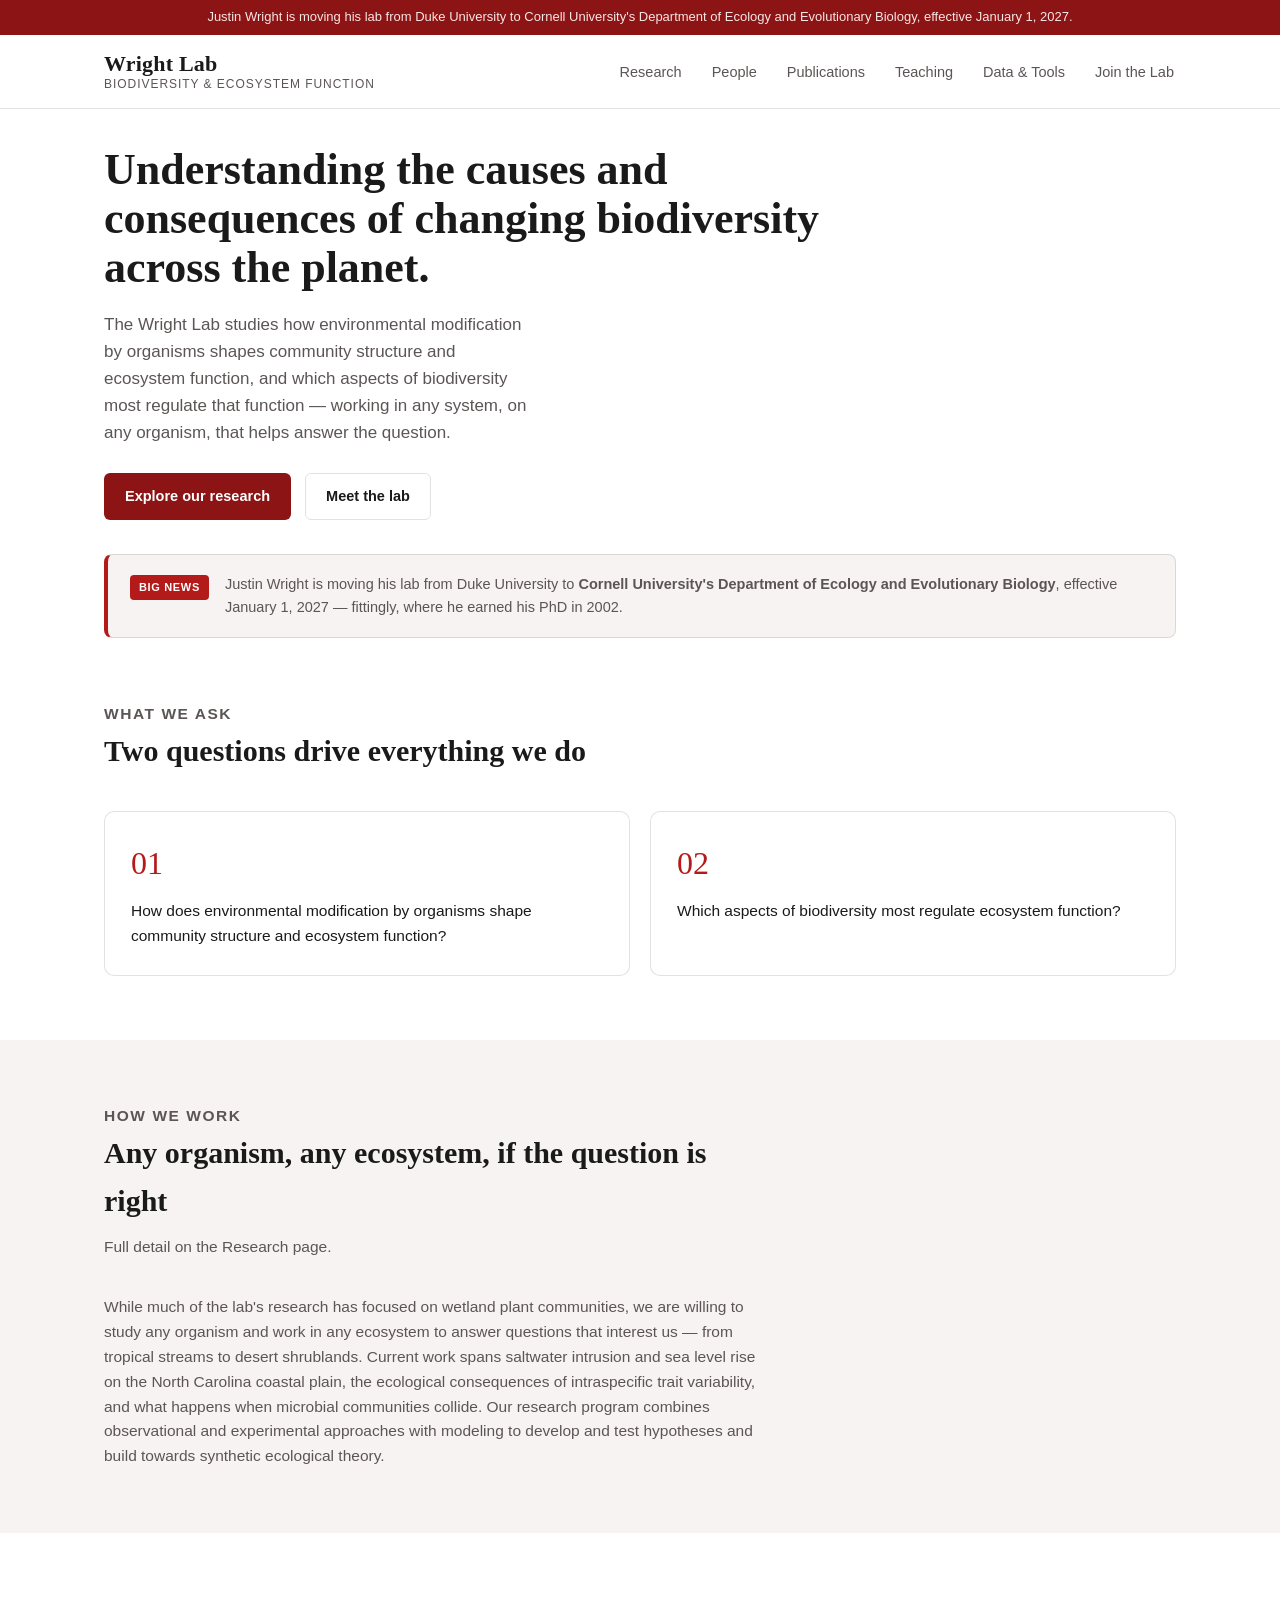
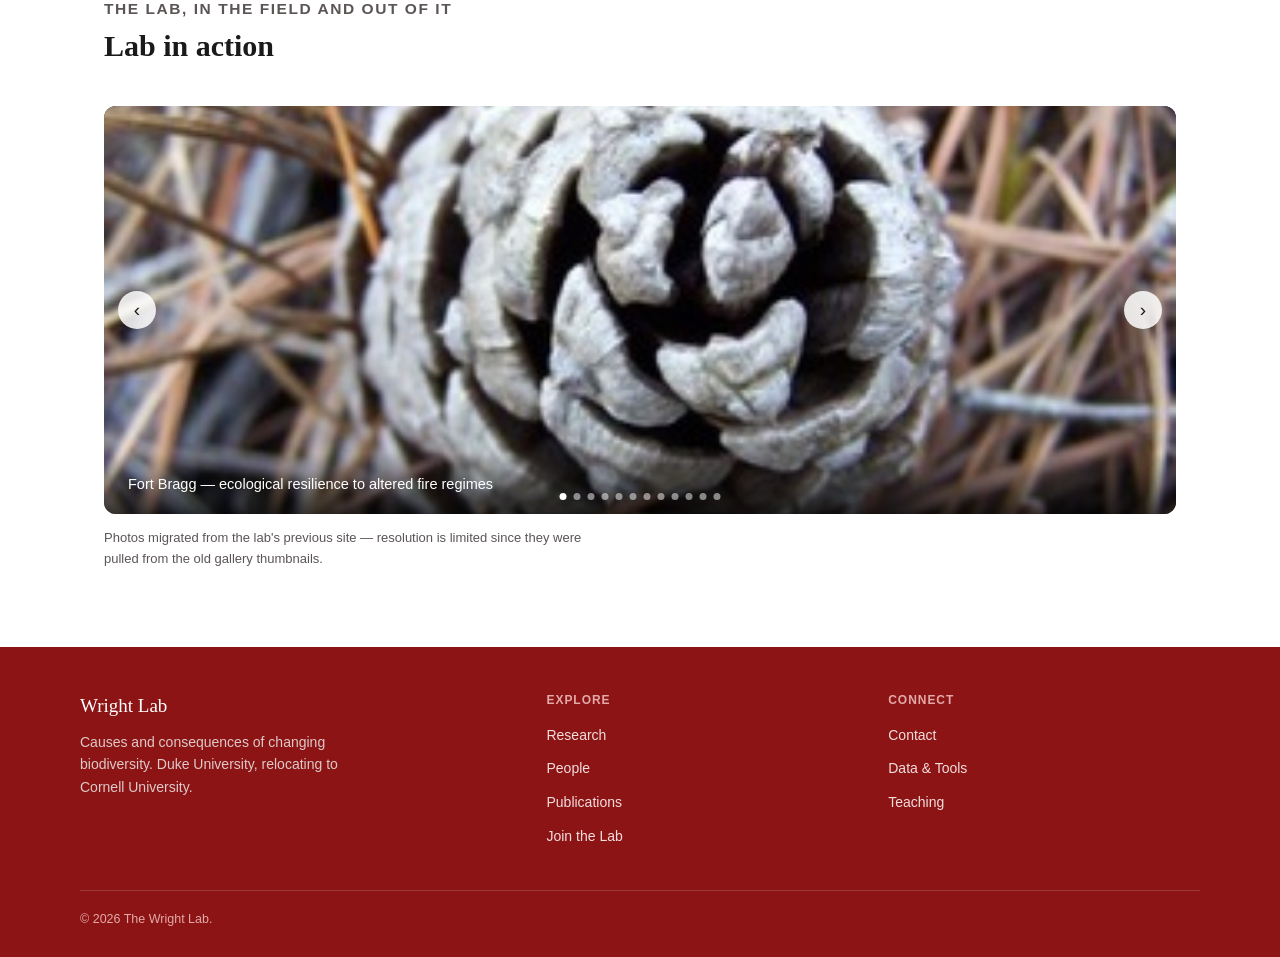
==== index.html @ 503bb29b "Initial Wright Lab site, migrated from Weebly Static site mirroring the Bernhardt Lab pattern: share" ====
<!DOCTYPE html>
<html lang="en">
<head>
<meta charset="UTF-8">
<meta name="viewport" content="width=device-width, initial-scale=1.0">
<title>The Wright Lab</title>
<link rel="stylesheet" href="theme.css">
</head>
<body>


<div class="utility">
  Justin Wright is moving his lab from Duke University to Cornell University's Department of Ecology and Evolutionary Biology, effective January 1, 2027.
</div>

<header class="site">
  <div class="nav-wrap">
    <div class="brand">
      <div class="text">
        <div class="name">Wright Lab</div>
        <div class="sub">Biodiversity &amp; Ecosystem Function</div>
      </div>
    </div>
    <nav class="primary">
      <ul>
        <li><a href="research.html">Research</a></li>
        <li><a href="people.html">People</a></li>
        <li><a href="publications.html">Publications</a></li>
        <li><a href="teaching.html">Teaching</a></li>
        <li><a href="data-tools.html">Data &amp; Tools</a></li>
        <li><a href="join-the-lab.html">Join the Lab</a></li>
      </ul>
    </nav>
  </div>
</header>

<div class="hero">
  <div class="hero-single">
    <h1>Understanding the causes and consequences of changing biodiversity across the planet.</h1>
    <p class="lede">The Wright Lab studies how environmental modification by organisms shapes community structure and ecosystem function, and which aspects of biodiversity most regulate that function — working in any system, on any organism, that helps answer the question.</p>
    <div class="hero-actions">
      <a href="research.html" class="btn btn-primary">Explore our research</a>
      <a href="people.html" class="btn btn-ghost">Meet the lab</a>
    </div>
  </div>
</div>

<div class="banner">
  <div class="banner-inner">
    <span class="tag">Big news</span>
    <p>Justin Wright is moving his lab from Duke University to <strong>Cornell University's Department of Ecology and Evolutionary Biology</strong>, effective January 1, 2027 — fittingly, where he earned his PhD in 2002.</p>
  </div>
</div>

<section>
  <div class="section-head">
    <p class="kicker">What we ask</p>
    <h2>Two questions drive everything we do</h2>
  </div>
  <div class="questions">
    <div class="q-card">
      <p class="num">01</p>
      <p>How does environmental modification by organisms shape community structure and ecosystem function?</p>
    </div>
    <div class="q-card">
      <p class="num">02</p>
      <p>Which aspects of biodiversity most regulate ecosystem function?</p>
    </div>
  </div>
</section>

<section class="alt">
  <div class="inner">
    <div class="section-head">
      <p class="kicker">How we work</p>
      <h2>Any organism, any ecosystem, if the question is right</h2>
      <p>Full detail on the Research page.</p>
    </div>
    <p style="max-width:78ch; color:var(--ink-soft); font-size:15.5px; margin:0;">While much of the lab's research has focused on wetland plant communities, we are willing to study any organism and work in any ecosystem to answer questions that interest us — from tropical streams to desert shrublands. Current work spans saltwater intrusion and sea level rise on the North Carolina coastal plain, the ecological consequences of intraspecific trait variability, and what happens when microbial communities collide. Our research program combines observational and experimental approaches with modeling to develop and test hypotheses and build towards synthetic ecological theory.</p>
  </div>
</section>

<section>
  <div class="section-head">
    <p class="kicker">The lab, in the field and out of it</p>
    <h2>Lab in action</h2>
  </div>
  <div class="slideshow" id="labSlideshow">
    <div class="slide" style="background-image:url('images/lab-in-action/ft-bragg-fire-regime.jpg')"><div class="slide-cap">Fort Bragg — ecological resilience to altered fire regimes</div></div>
    <div class="slide" style="background-image:url('images/lab-in-action/amanda-koltz.jpg')"><div class="slide-cap">Amanda Koltz's wetland nano-cosms</div></div>
    <div class="slide" style="background-image:url('images/lab-in-action/wetland-nanocosms.jpg')"><div class="slide-cap">Drought × N deposition experiment</div></div>
    <div class="slide" style="background-image:url('images/lab-in-action/glacier-national-park.jpg')"><div class="slide-cap">Field trips for Justin's alpine ecology summer course, Flathead Lake Biological Station</div></div>
    <div class="slide" style="background-image:url('images/lab-in-action/microstegium-vimineum.jpg')"><div class="slide-cap">Microstegium vimineum — the invasive Japanese stilt grass</div></div>
    <div class="slide" style="background-image:url('images/lab-in-action/slagnet.jpg')"><div class="slide-cap">SLaGNet — Succession across a Latitudinal Gradient Network</div></div>
    <div class="slide" style="background-image:url('images/lab-in-action/nutnet.jpg')"><div class="slide-cap">NutNet — the Nutrient Network</div></div>
    <div class="slide" style="background-image:url('images/lab-in-action/wetland-biodiversity-plots.jpg')"><div class="slide-cap">Wetland biodiversity plots — restored urban wetland, Durham, NC</div></div>
    <div class="slide" style="background-image:url('images/lab-in-action/greenhouse-experiments.jpg')"><div class="slide-cap">Greenhouse experiments</div></div>
    <div class="slide" style="background-image:url('images/lab-in-action/timberlake.jpg')"><div class="slide-cap">Timberlake — a coastal NC ag field re-flooded as a mitigation wetland</div></div>
    <div class="slide" style="background-image:url('images/lab-in-action/teaching.jpg')"><div class="slide-cap">Teaching</div></div>
    <div class="slide" style="background-image:url('images/lab-in-action/marissa-lee.jpg')"><div class="slide-cap">Marissa Lee, aka Microstegium, Part II</div></div>

    <button class="ss-arrow ss-prev" aria-label="Previous photo">&#8249;</button>
    <button class="ss-arrow ss-next" aria-label="Next photo">&#8250;</button>
    <div class="ss-dots"></div>
  </div>
  <p class="strip-cap">Photos migrated from the lab's previous site — resolution is limited since they were pulled from the old gallery thumbnails.</p>
</section>

<footer>
  <div class="foot-inner">
    <div>
      <div class="name" style="font-family:var(--serif); font-size:19px; color:#fff;">Wright Lab</div>
      <p style="margin-top:10px; max-width:38ch; color:#ddc9c9;">Causes and consequences of changing biodiversity. Duke University, relocating to Cornell University.</p>
    </div>
    <div>
      <h5>Explore</h5>
      <ul>
        <li><a href="research.html">Research</a></li>
        <li><a href="people.html">People</a></li>
        <li><a href="publications.html">Publications</a></li>
        <li><a href="join-the-lab.html">Join the Lab</a></li>
      </ul>
    </div>
    <div>
      <h5>Connect</h5>
      <ul>
        <li><a href="mailto:jw67@duke.edu">Contact</a></li>
        <li><a href="data-tools.html">Data &amp; Tools</a></li>
        <li><a href="teaching.html">Teaching</a></li>
      </ul>
    </div>
  </div>
  <div class="foot-bottom">&copy; 2026 The Wright Lab.</div>
</footer>

<script>
function initRotator(containerId, slideClass, intervalMs, opts){
  var wrap = document.getElementById(containerId);
  if(!wrap) return;
  opts = opts || {};

  if(opts.shuffle){
    var slideList = Array.prototype.slice.call(wrap.querySelectorAll('.' + slideClass));
    for(var s = slideList.length - 1; s > 0; s--){
      var j = Math.floor(Math.random() * (s + 1));
      wrap.insertBefore(slideList[j], slideList[s]);
      slideList.splice(s, 0, slideList.splice(j, 1)[0]);
    }
  }

  var slides = wrap.querySelectorAll('.' + slideClass);
  slides.forEach(function(sl){ sl.classList.remove('active'); });
  if(slides.length) slides[0].classList.add('active');

  var dotsWrap = opts.dots ? wrap.querySelector('.ss-dots') : null;
  if(dotsWrap){
    dotsWrap.innerHTML = '';
    slides.forEach(function(_, idx){
      var b = document.createElement('button');
      b.className = 'dot' + (idx === 0 ? ' active' : '');
      b.dataset.i = idx;
      b.setAttribute('aria-label', 'Slide ' + (idx + 1));
      dotsWrap.appendChild(b);
    });
  }
  var dots = dotsWrap ? wrap.querySelectorAll('.dot') : [];
  var i = 0, timer;

  function show(n){
    slides[i].classList.remove('active');
    if(dots.length) dots[i].classList.remove('active');
    i = (n + slides.length) % slides.length;
    slides[i].classList.add('active');
    if(dots.length) dots[i].classList.add('active');
  }
  function next(){ show(i + 1); }
  function prev(){ show(i - 1); }
  function start(){ timer = setInterval(next, intervalMs); }
  function stop(){ clearInterval(timer); }
  function restart(){ stop(); start(); }

  if(opts.arrows){
    var nextBtn = wrap.querySelector('.ss-next');
    var prevBtn = wrap.querySelector('.ss-prev');
    if(nextBtn) nextBtn.addEventListener('click', function(){ next(); restart(); });
    if(prevBtn) prevBtn.addEventListener('click', function(){ prev(); restart(); });
  }
  dots.forEach(function(d){
    d.addEventListener('click', function(){ show(parseInt(d.dataset.i, 10)); restart(); });
  });
  wrap.addEventListener('mouseenter', stop);
  wrap.addEventListener('mouseleave', start);

  start();
}

initRotator('labSlideshow', 'slide', 4200, { arrows:true, dots:true, shuffle:true });
</script>

</body>
</html>
---- theme.css ----
/* Wright Lab — shared design system
   Cornell red/white palette. Linked by every page in the site concept. */

:root{
  --ink:#1a1a1a;
  --ink-soft:#5c5555;
  --paper:#ffffff;
  --paper-alt:#f7f3f3;
  --moss:#b31b1b;
  --moss-dark:#8c1414;
  --river:#8c1414;
  --clay:#b31b1b;
  --line: rgba(20,20,20,0.12);
  --serif: "Iowan Old Style", "Palatino Linotype", Palatino, Georgia, serif;
  --sans: -apple-system, BlinkMacSystemFont, "Segoe UI", Helvetica, Arial, sans-serif;
}
*{box-sizing:border-box;}
body{
  margin:0;
  background:var(--paper);
  color:var(--ink);
  font-family:var(--sans);
  line-height:1.6;
}
a{color:inherit;}
img{max-width:100%;display:block;}

/* mockup label */
.mockup-flag{
  position:fixed;
  bottom:14px;
  right:14px;
  background:var(--ink);
  color:var(--paper);
  font-size:12px;
  padding:8px 12px;
  border-radius:20px;
  z-index:999;
  opacity:0.85;
  font-family:var(--sans);
}

/* utility bar */
.utility{
  background:var(--moss-dark);
  color:#f7e6e6;
  font-size:13px;
  text-align:center;
  padding:7px 16px;
}
.utility a{text-decoration:underline; text-underline-offset:2px;}

/* nav */
header.site{
  position:sticky;
  top:0;
  z-index:100;
  background:var(--paper);
  border-bottom:1px solid var(--line);
}
.nav-wrap{
  max-width:1120px;
  margin:0 auto;
  display:flex;
  align-items:center;
  justify-content:space-between;
  padding:16px 24px;
}
.brand{
  display:flex;
  align-items:center;
  gap:12px;
  line-height:1.15;
  text-decoration:none;
}
.brand .mark{
  width:auto;
  height:58px;
  flex:none;
  display:block;
}
@media (max-width:880px){
  .brand .mark{height:46px;}
}
.brand .text{
  display:flex;
  flex-direction:column;
}
.brand .name{
  font-family:var(--serif);
  font-size:22px;
  font-weight:600;
  letter-spacing:0.2px;
  color:var(--ink);
}
.brand .sub{
  font-size:12px;
  letter-spacing:0.08em;
  text-transform:uppercase;
  color:var(--ink-soft);
  margin-top:2px;
}
nav.primary ul{
  list-style:none;
  display:flex;
  gap:26px;
  margin:0;
  padding:0;
}
nav.primary a{
  text-decoration:none;
  font-size:14.5px;
  font-weight:500;
  color:var(--ink-soft);
  padding:6px 2px;
  border-bottom:2px solid transparent;
  transition:border-color .15s, color .15s;
}
nav.primary a:hover, nav.primary a.current{
  color:var(--moss-dark);
  border-color:var(--moss);
}
.nav-toggle{display:none;}

/* top photo band — narrow, full-bleed, rotating */
.photo-band{
  position:relative;
  width:100%;
  height:190px;
  overflow:hidden;
  background:var(--ink);
}
.pb-slide{
  position:absolute; inset:0;
  opacity:0;
  transition:opacity 1.1s ease;
}
.pb-slide.active{opacity:1;}
.pb-slide .pb-slot{
  width:100%; height:100%;
  border-radius:0;
  border-width:1px;
}

/* page header (subpages) */
.page-head{
  max-width:1120px;
  margin:0 auto;
  padding:48px 24px 8px;
}
.page-head .kicker{margin-bottom:8px;}
.page-head h1{
  font-family:var(--serif);
  font-size:38px;
  margin:0 0 14px;
  color:var(--ink);
}
.page-head .lede{
  font-size:16.5px;
  color:var(--ink-soft);
  max-width:70ch;
  margin:0;
}

/* hero (homepage) */
.hero{
  position:relative;
  max-width:1120px;
  margin:36px auto 0;
  padding:0 24px;
}
.hero-single{
  max-width:760px;
}
.hero h1{
  font-family:var(--serif);
  font-size:44px;
  line-height:1.12;
  margin:0 0 18px;
  color:var(--ink);
}
.hero h1 em{
  font-style:normal;
  color:var(--moss-dark);
  border-bottom:3px solid var(--clay);
}
.hero p.lede{
  font-size:17px;
  color:var(--ink-soft);
  max-width:46ch;
  margin:0 0 26px;
}
.hero-actions{display:flex; gap:14px; flex-wrap:wrap;}
.btn{
  display:inline-block;
  padding:11px 20px;
  border-radius:6px;
  font-size:14.5px;
  font-weight:600;
  text-decoration:none;
  border:1px solid transparent;
}
.btn-primary{background:var(--moss-dark); color:#fff;}
.btn-primary:hover{background:var(--moss);}
.btn-ghost{border-color:var(--line); color:var(--ink);}
.btn-ghost:hover{border-color:var(--moss-dark);}

/* photo slots — placeholders for photos not yet sourced */
.photo-slot{
  width:100%; height:100%;
  display:flex; flex-direction:column; align-items:center; justify-content:center;
  gap:8px;
  text-align:center;
  padding:16px;
  background:
    repeating-linear-gradient(135deg, rgba(179,27,27,0.06) 0 10px, transparent 10px 20px),
    var(--paper-alt);
  border:2px dashed rgba(179,27,27,0.35);
  color:var(--ink-soft);
}
.photo-slot svg{width:26px; height:26px; opacity:0.55;}
.photo-slot .slot-label{
  font-size:12.5px; font-weight:600; color:var(--moss-dark);
}
.photo-slot .slot-spec{
  font-size:11px; color:var(--ink-soft); max-width:22ch; line-height:1.4;
}
.photo-slot.on-dark{
  border:2px dashed rgba(255,255,255,0.3);
  background:rgba(255,255,255,0.04);
  color:#ddc9c9;
}
.photo-slot.on-dark .slot-label{color:#fff;}
.photo-slot.on-dark .slot-spec{color:#ddc9c9;}

/* generic photo frame (real images, subpages) */
.photo-frame{
  width:100%;
  border-radius:10px;
  overflow:hidden;
  background:var(--paper-alt);
  border:1px solid var(--line);
}
.photo-frame img{width:100%; height:100%; object-fit:cover; display:block;}

/* pull quote */
.pull-quote{
  background:#fff;
  border:1px solid var(--line);
  border-left:4px solid var(--moss);
  border-radius:8px;
  padding:28px 30px;
  margin:0 0 32px;
}
.pull-quote p{
  font-family:var(--serif);
  font-size:22px;
  line-height:1.4;
  color:var(--ink);
  margin:0 0 12px;
}
.pull-quote cite{
  font-style:normal;
  font-size:13px;
  color:var(--ink-soft);
}
.stat-line{
  font-size:15.5px;
  color:var(--ink-soft);
  max-width:70ch;
  margin:0 0 28px;
}
.stat-line strong{color:var(--ink);}

/* cornell banner */
.banner{
  max-width:1120px;
  margin:34px auto 0;
  padding:0 24px;
}
.banner-inner{
  background:var(--paper-alt);
  border:1px solid var(--line);
  border-left:4px solid var(--clay);
  border-radius:8px;
  padding:18px 22px;
  display:flex;
  gap:16px;
  align-items:flex-start;
  font-size:14.5px;
}
.banner-inner .tag{
  flex-shrink:0;
  background:var(--clay);
  color:#fff;
  font-size:11px;
  font-weight:700;
  letter-spacing:0.06em;
  text-transform:uppercase;
  padding:4px 9px;
  border-radius:4px;
  margin-top:2px;
}
.banner-inner p{margin:0; color:var(--ink-soft);}
.banner-inner a{color:var(--moss-dark); font-weight:600; text-decoration:underline;}

/* section shell */
section{
  max-width:1120px;
  margin:0 auto;
  padding:64px 24px;
}
section.alt{
  max-width:none;
  background:var(--paper-alt);
}
section.alt .inner{max-width:1120px; margin:0 auto; padding:0 24px;}
section.tight{padding-top:0;}
.section-head{
  max-width:640px;
  margin-bottom:36px;
}
.kicker{
  font-size:12px;
  font-weight:700;
  letter-spacing:0.1em;
  text-transform:uppercase;
  color:var(--river);
  margin:0 0 8px;
}
.section-head h2{
  font-family:var(--serif);
  font-size:30px;
  margin:0 0 10px;
}
.section-head p{color:var(--ink-soft); margin:0; font-size:15.5px;}

/* two-question cards (homepage) */
.questions{
  display:grid;
  grid-template-columns:1fr 1fr;
  gap:20px;
}
.q-card{
  background:#fff;
  border:1px solid var(--line);
  border-radius:10px;
  padding:26px;
}
.q-card .num{
  font-family:var(--serif);
  font-size:32px;
  color:var(--moss);
  margin:0 0 10px;
}
.q-card p{margin:0; font-size:15.5px; color:var(--ink);}

/* research themes (verbatim from research statement) */
.theme-list{
  display:flex;
  flex-direction:column;
}
.theme-row{
  display:grid;
  grid-template-columns:64px 1fr;
  gap:22px;
  padding:30px 0;
  border-top:1px solid var(--line);
}
.theme-row:last-child{border-bottom:1px solid var(--line);}
.theme-num{
  font-family:var(--serif);
  font-size:28px;
  color:var(--moss);
}
.theme-row h3{
  font-family:var(--serif);
  font-size:19px;
  margin:0 0 10px;
  color:var(--ink);
}
.theme-row p{
  font-size:15px;
  color:var(--ink-soft);
  margin:0 0 12px;
  max-width:74ch;
}
.theme-row p:last-child{margin-bottom:0;}
.theme-row .cites{
  font-size:13px;
  color:var(--ink-soft);
  margin-top:14px;
}
.theme-row .cites summary{cursor:pointer; color:var(--moss-dark); font-weight:600;}
.theme-row .cites ul{margin:10px 0 0; padding-left:18px;}
.theme-row .cites li{margin-bottom:6px;}

/* slideshow */
.slideshow{
  position:relative;
  width:100%;
  aspect-ratio:21/8;
  border-radius:12px;
  overflow:hidden;
  background:var(--ink);
}
.slide{
  position:absolute; inset:0;
  background-size:cover;
  background-position:center;
  opacity:0;
  transition:opacity 1.1s ease;
}
.slide.active{opacity:1;}
.slide-cap{
  position:absolute; left:0; right:0; bottom:0;
  background:linear-gradient(to top, rgba(0,0,0,0.72), transparent 70%);
  color:#fff;
  font-size:14.5px;
  padding:46px 24px 18px;
}
.ss-arrow{
  position:absolute; top:50%; transform:translateY(-50%);
  width:38px; height:38px; border-radius:50%;
  background:rgba(255,255,255,0.85);
  border:none;
  color:var(--ink);
  font-size:19px;
  line-height:1;
  cursor:pointer;
  display:flex; align-items:center; justify-content:center;
  transition:background .15s;
}
.ss-arrow:hover{background:#fff;}
.ss-prev{left:14px;}
.ss-next{right:14px;}
.ss-dots{
  position:absolute; bottom:14px; left:50%; transform:translateX(-50%);
  display:flex; gap:7px;
}
.dot{
  width:7px; height:7px; border-radius:50%;
  background:rgba(255,255,255,0.5);
  border:none;
  cursor:pointer;
  padding:0;
}
.dot.active{background:#fff;}
.strip-cap{font-size:13px; color:var(--ink-soft); margin-top:14px; max-width:70ch;}

/* nav concept map (homepage only, transitional) */
.sitemap{
  background:#fff;
  border:1px solid var(--line);
  border-radius:10px;
  padding:28px 30px;
}
.sitemap-cols{
  display:grid;
  grid-template-columns:repeat(3,1fr);
  gap:24px;
}
.sitemap-cols h4{
  font-size:12px; text-transform:uppercase; letter-spacing:0.07em;
  color:var(--river); margin:0 0 10px;
}
.sitemap-cols ul{list-style:none; margin:0; padding:0;}
.sitemap-cols li{
  font-size:14.5px; padding:6px 0; border-bottom:1px dashed var(--line);
}
.sitemap-cols li.dropped{
  color:#a8a29a; text-decoration:line-through;
}
.sitemap-note{font-size:13.5px; color:var(--ink-soft); margin-top:20px;}

/* project rows (research page — current/past projects) */
.project-row{
  display:grid;
  grid-template-columns:260px 1fr;
  gap:26px;
  padding:30px 0;
  border-top:1px solid var(--line);
  align-items:start;
}
.project-row:last-child{border-bottom:1px solid var(--line);}
.project-row .photo-frame{aspect-ratio:4/3;}
.project-row h3{font-family:var(--serif); font-size:19px; margin:0 0 6px; color:var(--ink);}
.project-row .funder{font-size:12px; font-weight:600; letter-spacing:0.05em; text-transform:uppercase; color:var(--moss-dark); margin:0 0 10px;}
.project-row p{font-size:15px; color:var(--ink-soft); margin:0 0 10px; max-width:74ch;}
.project-row p:last-child{margin-bottom:0;}
.past-project{padding:20px 0; border-top:1px solid var(--line);}
.past-project:last-child{border-bottom:1px solid var(--line);}
.past-project h4{font-family:var(--serif); font-size:16.5px; margin:0 0 6px; color:var(--ink);}
.past-project p{font-size:14.5px; color:var(--ink-soft); margin:0; max-width:76ch;}
@media (max-width:700px){
  .project-row{grid-template-columns:1fr;}
}

/* card grid (people, data & tools, news) */
.card-grid{
  display:grid;
  grid-template-columns:repeat(3, 1fr);
  gap:22px;
}
.card-grid.cols-2{grid-template-columns:repeat(2, 1fr);}
.card{
  background:#fff;
  border:1px solid var(--line);
  border-radius:10px;
  overflow:hidden;
  display:flex;
  flex-direction:column;
}
.card .card-body{padding:20px 22px 22px;}
.card h3{
  font-family:var(--serif);
  font-size:18px;
  margin:0 0 6px;
}
.card .role{
  font-size:12.5px;
  font-weight:600;
  letter-spacing:0.04em;
  text-transform:uppercase;
  color:var(--moss-dark);
  margin:0 0 10px;
}
.card p{font-size:14.5px; color:var(--ink-soft); margin:0;}
.card .photo-frame{aspect-ratio:4/3;}

/* simple lists (publications, news) */
.entry-list{list-style:none; margin:0; padding:0;}
.entry-list li{
  padding:20px 0;
  border-top:1px solid var(--line);
}
.entry-list li:last-child{border-bottom:1px solid var(--line);}
.entry-list.with-thumbs li{
  display:flex;
  gap:18px;
  align-items:flex-start;
}
.entry-list .entry-thumb{width:240px; height:168px; flex:none;}
.entry-list .entry-thumb .photo-slot{padding:8px; gap:4px;}
.entry-list .entry-thumb .slot-label{font-size:10.5px;}
.entry-list .entry-thumb .slot-spec{display:none;}
.entry-list .entry-thumb svg{width:18px; height:18px;}
.entry-list .entry-text{flex:1; min-width:0;}
@media (max-width:600px){
  .entry-list.with-thumbs li{flex-direction:column;}
  .entry-list .entry-thumb{width:100%; height:200px;}
}
.entry-list .year-head{
  font-family:var(--serif);
  font-size:22px;
  color:var(--moss);
  margin:36px 0 6px;
}
.entry-list .year-head:first-child{margin-top:0;}
.entry-citation{font-size:15px; color:var(--ink); margin:0 0 4px; max-width:78ch;}
.entry-meta{font-size:13px; color:var(--ink-soft);}
.entry-meta a{color:var(--moss-dark); text-decoration:underline; font-weight:600;}

/* alumni / roster table-ish list */
.roster{
  columns:2;
  column-gap:40px;
}
.roster .rgroup{break-inside:avoid; margin-bottom:26px;}
.roster h4{
  font-size:13px; text-transform:uppercase; letter-spacing:0.06em;
  color:var(--river); margin:0 0 10px;
  border-bottom:1px solid var(--line); padding-bottom:6px;
}
.roster ul{list-style:none; margin:0; padding:0;}
.roster li{font-size:14.5px; padding:5px 0; color:var(--ink);}
.roster li .then-now{color:var(--ink-soft); font-size:13px;}
.roster li a{color:var(--moss-dark); text-decoration:underline; text-underline-offset:2px; font-weight:600;}
.roster li a:hover{color:var(--moss);}

/* pull-box (contract excerpts, letters) */
.pull-box{
  background:var(--paper-alt);
  border:1px solid var(--line);
  border-radius:10px;
  padding:26px 28px;
  margin:0 0 26px;
}
.pull-box h4{
  font-family:var(--serif); font-size:17px; margin:0 0 10px;
}
.pull-box ul{margin:10px 0 0; padding-left:20px;}
.pull-box li{margin-bottom:8px; font-size:15px; color:var(--ink-soft);}

/* bio page: photo header + top tile row */
.bio-head{display:flex; gap:28px; align-items:flex-start; flex-wrap:wrap; margin-top:18px;}
.bio-head .photo-frame{width:170px; flex:none; aspect-ratio:3/4;}
.bio-head .bio-text{flex:1; min-width:260px;}
.bio-head .bio-text h1{margin:0 0 8px;}
@media (max-width:600px){
  .bio-head .photo-frame{width:140px;}
}
.tile-row{display:grid; grid-template-columns:1fr 1fr; gap:20px; margin-top:28px;}
.tile-row .pull-box{margin:0;}
@media (max-width:700px){.tile-row{grid-template-columns:1fr;}}

/* cv-style rows (professional preparation / appointments) */
.cv-table{margin-top:6px;}
.cv-row{
  display:grid; grid-template-columns:230px 1fr; gap:18px;
  padding:14px 0; border-top:1px solid var(--line); font-size:14.5px;
}
.cv-row:last-child{border-bottom:1px solid var(--line);}
.cv-row .cv-when{color:var(--moss-dark); font-weight:600;}
.cv-row .cv-what{color:var(--ink);}
@media (max-width:600px){.cv-row{grid-template-columns:1fr; gap:4px;}}

/* open letter */
.letter{
  background:#fff;
  border:1px solid var(--line);
  border-radius:10px;
  padding:34px 36px;
  font-size:16px;
  color:var(--ink);
  max-width:78ch;
}
.letter p{margin:0 0 16px;}
.letter .sign{font-family:var(--serif); font-size:18px; margin-top:24px;}

/* footer */
footer{
  background:var(--moss-dark);
  color:#f3dede;
  padding:44px 24px 28px;
}
.foot-inner{
  max-width:1120px; margin:0 auto;
  display:grid;
  grid-template-columns:1.4fr 1fr 1fr;
  gap:30px;
}
footer h5{
  font-size:12px; text-transform:uppercase; letter-spacing:0.08em;
  color:#e3a9a9; margin:0 0 12px;
}
footer p, footer a{font-size:14px; color:#f3dede;}
footer ul{list-style:none; margin:0; padding:0;}
footer li{margin-bottom:8px;}
footer a{text-decoration:none;}
footer a:hover{text-decoration:underline;}
.foot-bottom{
  max-width:1120px; margin:34px auto 0; padding-top:18px;
  border-top:1px solid rgba(255,255,255,0.15);
  font-size:12.5px; color:#e3a9a9;
}

@media (max-width: 880px){
  nav.primary ul{display:none;}
  .questions{grid-template-columns:1fr;}
  .theme-row{grid-template-columns:40px 1fr; gap:14px;}
  .sitemap-cols{grid-template-columns:1fr;}
  .foot-inner{grid-template-columns:1fr;}
  .photo-band{height:120px;}
  .slideshow{aspect-ratio:4/5;}
  .ss-arrow{width:32px; height:32px; font-size:16px;}
  .card-grid{grid-template-columns:1fr 1fr;}
  .roster{columns:1;}
}
@media (max-width: 600px){
  .card-grid{grid-template-columns:1fr;}
}
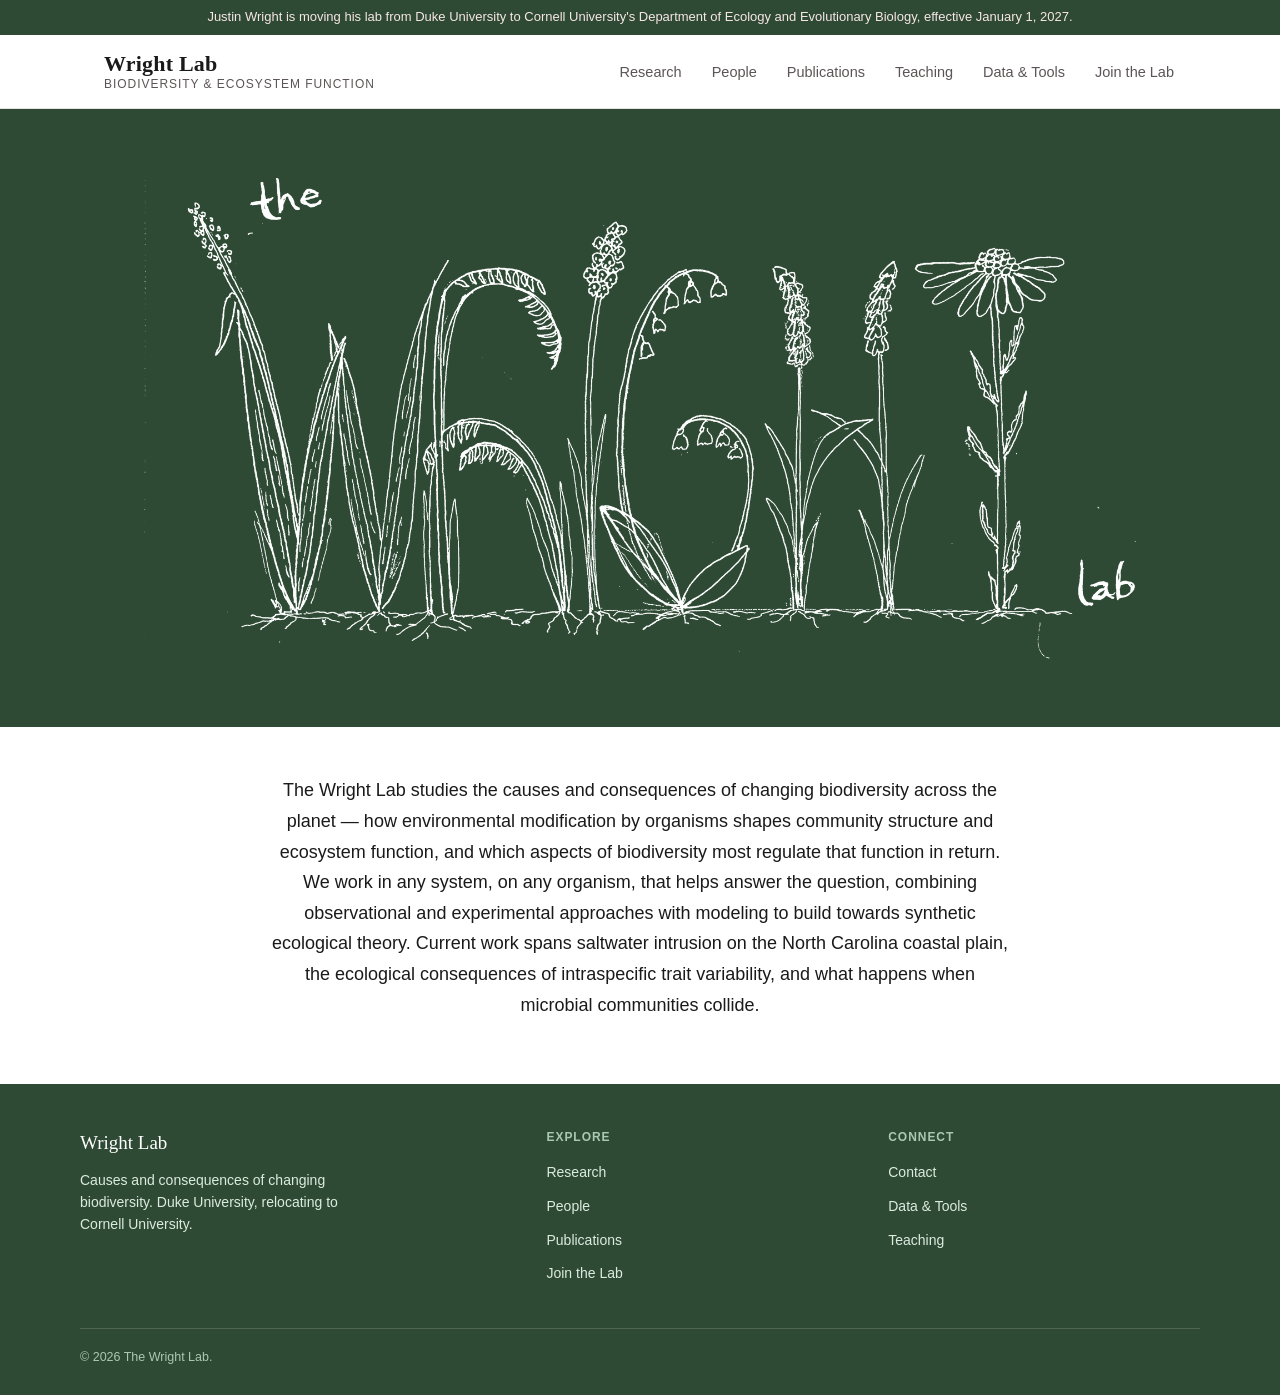
==== commit b6c34a29: "Rebrand homepage with hand-drawn logo, green as primary accent Homepage is now a minimal logo-band l" ====
--- a/index.html
+++ b/index.html
@@ -34,83 +34,21 @@
   </div>
 </header>
 
-<div class="hero">
-  <div class="hero-single">
-    <h1>Understanding the causes and consequences of changing biodiversity across the planet.</h1>
-    <p class="lede">The Wright Lab studies how environmental modification by organisms shapes community structure and ecosystem function, and which aspects of biodiversity most regulate that function — working in any system, on any organism, that helps answer the question.</p>
-    <div class="hero-actions">
-      <a href="research.html" class="btn btn-primary">Explore our research</a>
-      <a href="people.html" class="btn btn-ghost">Meet the lab</a>
-    </div>
+<div class="logo-band">
+  <div class="inner">
+    <img src="images/logo-wordmark-white.png" alt="the Wright Lab">
   </div>
 </div>
 
-<div class="banner">
-  <div class="banner-inner">
-    <span class="tag">Big news</span>
-    <p>Justin Wright is moving his lab from Duke University to <strong>Cornell University's Department of Ecology and Evolutionary Biology</strong>, effective January 1, 2027 — fittingly, where he earned his PhD in 2002.</p>
-  </div>
+<div class="intro-para">
+  <p>The Wright Lab studies the causes and consequences of changing biodiversity across the planet — how environmental modification by organisms shapes community structure and ecosystem function, and which aspects of biodiversity most regulate that function in return. We work in any system, on any organism, that helps answer the question, combining observational and experimental approaches with modeling to build towards synthetic ecological theory. Current work spans saltwater intrusion on the North Carolina coastal plain, the ecological consequences of intraspecific trait variability, and what happens when microbial communities collide.</p>
 </div>
-
-<section>
-  <div class="section-head">
-    <p class="kicker">What we ask</p>
-    <h2>Two questions drive everything we do</h2>
-  </div>
-  <div class="questions">
-    <div class="q-card">
-      <p class="num">01</p>
-      <p>How does environmental modification by organisms shape community structure and ecosystem function?</p>
-    </div>
-    <div class="q-card">
-      <p class="num">02</p>
-      <p>Which aspects of biodiversity most regulate ecosystem function?</p>
-    </div>
-  </div>
-</section>
-
-<section class="alt">
-  <div class="inner">
-    <div class="section-head">
-      <p class="kicker">How we work</p>
-      <h2>Any organism, any ecosystem, if the question is right</h2>
-      <p>Full detail on the Research page.</p>
-    </div>
-    <p style="max-width:78ch; color:var(--ink-soft); font-size:15.5px; margin:0;">While much of the lab's research has focused on wetland plant communities, we are willing to study any organism and work in any ecosystem to answer questions that interest us — from tropical streams to desert shrublands. Current work spans saltwater intrusion and sea level rise on the North Carolina coastal plain, the ecological consequences of intraspecific trait variability, and what happens when microbial communities collide. Our research program combines observational and experimental approaches with modeling to develop and test hypotheses and build towards synthetic ecological theory.</p>
-  </div>
-</section>
-
-<section>
-  <div class="section-head">
-    <p class="kicker">The lab, in the field and out of it</p>
-    <h2>Lab in action</h2>
-  </div>
-  <div class="slideshow" id="labSlideshow">
-    <div class="slide" style="background-image:url('images/lab-in-action/ft-bragg-fire-regime.jpg')"><div class="slide-cap">Fort Bragg — ecological resilience to altered fire regimes</div></div>
-    <div class="slide" style="background-image:url('images/lab-in-action/amanda-koltz.jpg')"><div class="slide-cap">Amanda Koltz's wetland nano-cosms</div></div>
-    <div class="slide" style="background-image:url('images/lab-in-action/wetland-nanocosms.jpg')"><div class="slide-cap">Drought × N deposition experiment</div></div>
-    <div class="slide" style="background-image:url('images/lab-in-action/glacier-national-park.jpg')"><div class="slide-cap">Field trips for Justin's alpine ecology summer course, Flathead Lake Biological Station</div></div>
-    <div class="slide" style="background-image:url('images/lab-in-action/microstegium-vimineum.jpg')"><div class="slide-cap">Microstegium vimineum — the invasive Japanese stilt grass</div></div>
-    <div class="slide" style="background-image:url('images/lab-in-action/slagnet.jpg')"><div class="slide-cap">SLaGNet — Succession across a Latitudinal Gradient Network</div></div>
-    <div class="slide" style="background-image:url('images/lab-in-action/nutnet.jpg')"><div class="slide-cap">NutNet — the Nutrient Network</div></div>
-    <div class="slide" style="background-image:url('images/lab-in-action/wetland-biodiversity-plots.jpg')"><div class="slide-cap">Wetland biodiversity plots — restored urban wetland, Durham, NC</div></div>
-    <div class="slide" style="background-image:url('images/lab-in-action/greenhouse-experiments.jpg')"><div class="slide-cap">Greenhouse experiments</div></div>
-    <div class="slide" style="background-image:url('images/lab-in-action/timberlake.jpg')"><div class="slide-cap">Timberlake — a coastal NC ag field re-flooded as a mitigation wetland</div></div>
-    <div class="slide" style="background-image:url('images/lab-in-action/teaching.jpg')"><div class="slide-cap">Teaching</div></div>
-    <div class="slide" style="background-image:url('images/lab-in-action/marissa-lee.jpg')"><div class="slide-cap">Marissa Lee, aka Microstegium, Part II</div></div>
-
-    <button class="ss-arrow ss-prev" aria-label="Previous photo">&#8249;</button>
-    <button class="ss-arrow ss-next" aria-label="Next photo">&#8250;</button>
-    <div class="ss-dots"></div>
-  </div>
-  <p class="strip-cap">Photos migrated from the lab's previous site — resolution is limited since they were pulled from the old gallery thumbnails.</p>
-</section>
 
 <footer>
   <div class="foot-inner">
     <div>
       <div class="name" style="font-family:var(--serif); font-size:19px; color:#fff;">Wright Lab</div>
-      <p style="margin-top:10px; max-width:38ch; color:#ddc9c9;">Causes and consequences of changing biodiversity. Duke University, relocating to Cornell University.</p>
+      <p style="margin-top:10px; max-width:38ch; color:#dcebe0;">Causes and consequences of changing biodiversity. Duke University, relocating to Cornell University.</p>
     </div>
     <div>
       <h5>Explore</h5>
@@ -133,69 +71,5 @@
   <div class="foot-bottom">&copy; 2026 The Wright Lab.</div>
 </footer>
 
-<script>
-function initRotator(containerId, slideClass, intervalMs, opts){
-  var wrap = document.getElementById(containerId);
-  if(!wrap) return;
-  opts = opts || {};
-
-  if(opts.shuffle){
-    var slideList = Array.prototype.slice.call(wrap.querySelectorAll('.' + slideClass));
-    for(var s = slideList.length - 1; s > 0; s--){
-      var j = Math.floor(Math.random() * (s + 1));
-      wrap.insertBefore(slideList[j], slideList[s]);
-      slideList.splice(s, 0, slideList.splice(j, 1)[0]);
-    }
-  }
-
-  var slides = wrap.querySelectorAll('.' + slideClass);
-  slides.forEach(function(sl){ sl.classList.remove('active'); });
-  if(slides.length) slides[0].classList.add('active');
-
-  var dotsWrap = opts.dots ? wrap.querySelector('.ss-dots') : null;
-  if(dotsWrap){
-    dotsWrap.innerHTML = '';
-    slides.forEach(function(_, idx){
-      var b = document.createElement('button');
-      b.className = 'dot' + (idx === 0 ? ' active' : '');
-      b.dataset.i = idx;
-      b.setAttribute('aria-label', 'Slide ' + (idx + 1));
-      dotsWrap.appendChild(b);
-    });
-  }
-  var dots = dotsWrap ? wrap.querySelectorAll('.dot') : [];
-  var i = 0, timer;
-
-  function show(n){
-    slides[i].classList.remove('active');
-    if(dots.length) dots[i].classList.remove('active');
-    i = (n + slides.length) % slides.length;
-    slides[i].classList.add('active');
-    if(dots.length) dots[i].classList.add('active');
-  }
-  function next(){ show(i + 1); }
-  function prev(){ show(i - 1); }
-  function start(){ timer = setInterval(next, intervalMs); }
-  function stop(){ clearInterval(timer); }
-  function restart(){ stop(); start(); }
-
-  if(opts.arrows){
-    var nextBtn = wrap.querySelector('.ss-next');
-    var prevBtn = wrap.querySelector('.ss-prev');
-    if(nextBtn) nextBtn.addEventListener('click', function(){ next(); restart(); });
-    if(prevBtn) prevBtn.addEventListener('click', function(){ prev(); restart(); });
-  }
-  dots.forEach(function(d){
-    d.addEventListener('click', function(){ show(parseInt(d.dataset.i, 10)); restart(); });
-  });
-  wrap.addEventListener('mouseenter', stop);
-  wrap.addEventListener('mouseleave', start);
-
-  start();
-}
-
-initRotator('labSlideshow', 'slide', 4200, { arrows:true, dots:true, shuffle:true });
-</script>
-
 </body>
 </html>
--- a/theme.css
+++ b/theme.css
@@ -1,15 +1,17 @@
 /* Wright Lab — shared design system
-   Cornell red/white palette. Linked by every page in the site concept. */
+   Green/white palette, built around the hand-drawn wordmark. Linked by every page in the site concept. */
 
 :root{
   --ink:#1a1a1a;
   --ink-soft:#5c5555;
   --paper:#ffffff;
-  --paper-alt:#f7f3f3;
-  --moss:#b31b1b;
-  --moss-dark:#8c1414;
-  --river:#8c1414;
-  --clay:#b31b1b;
+  --paper-alt:#f4f6f3;
+  --moss:#4a7c59;
+  --moss-dark:#2e4a34;
+  --river:#2e4a34;
+  --clay:#4a7c59;
+  --leaf:#2e4a34;
+  --leaf-dark:#20331f;
   --line: rgba(20,20,20,0.12);
   --serif: "Iowan Old Style", "Palatino Linotype", Palatino, Georgia, serif;
   --sans: -apple-system, BlinkMacSystemFont, "Segoe UI", Helvetica, Arial, sans-serif;
@@ -213,9 +215,9 @@
   text-align:center;
   padding:16px;
   background:
-    repeating-linear-gradient(135deg, rgba(179,27,27,0.06) 0 10px, transparent 10px 20px),
+    repeating-linear-gradient(135deg, rgba(46,74,52,0.06) 0 10px, transparent 10px 20px),
     var(--paper-alt);
-  border:2px dashed rgba(179,27,27,0.35);
+  border:2px dashed rgba(46,74,52,0.35);
   color:var(--ink-soft);
 }
 .photo-slot svg{width:26px; height:26px; opacity:0.55;}
@@ -228,10 +230,10 @@
 .photo-slot.on-dark{
   border:2px dashed rgba(255,255,255,0.3);
   background:rgba(255,255,255,0.04);
-  color:#ddc9c9;
+  color:#c8dccb;
 }
 .photo-slot.on-dark .slot-label{color:#fff;}
-.photo-slot.on-dark .slot-spec{color:#ddc9c9;}
+.photo-slot.on-dark .slot-spec{color:#c8dccb;}
 
 /* generic photo frame (real images, subpages) */
 .photo-frame{
@@ -631,7 +633,7 @@
 /* footer */
 footer{
   background:var(--moss-dark);
-  color:#f3dede;
+  color:#dcebe0;
   padding:44px 24px 28px;
 }
 .foot-inner{
@@ -642,9 +644,9 @@
 }
 footer h5{
   font-size:12px; text-transform:uppercase; letter-spacing:0.08em;
-  color:#e3a9a9; margin:0 0 12px;
-}
-footer p, footer a{font-size:14px; color:#f3dede;}
+  color:#a9c9b0; margin:0 0 12px;
+}
+footer p, footer a{font-size:14px; color:#dcebe0;}
 footer ul{list-style:none; margin:0; padding:0;}
 footer li{margin-bottom:8px;}
 footer a{text-decoration:none;}
@@ -652,7 +654,35 @@
 .foot-bottom{
   max-width:1120px; margin:34px auto 0; padding-top:18px;
   border-top:1px solid rgba(255,255,255,0.15);
-  font-size:12.5px; color:#e3a9a9;
+  font-size:12.5px; color:#a9c9b0;
+}
+
+/* logo band — thick color band with the hand-drawn wordmark, white-on-color */
+.logo-band{
+  background:var(--leaf);
+  padding:64px 24px;
+}
+.logo-band .inner{
+  max-width:1000px;
+  margin:0 auto;
+}
+.logo-band img{
+  width:100%;
+  height:auto;
+  display:block;
+}
+.intro-para{
+  max-width:1120px;
+  margin:0 auto;
+  padding:48px 24px 64px;
+}
+.intro-para p{
+  font-size:18px;
+  line-height:1.7;
+  color:var(--ink);
+  max-width:74ch;
+  margin:0 auto;
+  text-align:center;
 }
 
 @media (max-width: 880px){
@@ -666,6 +696,8 @@
   .ss-arrow{width:32px; height:32px; font-size:16px;}
   .card-grid{grid-template-columns:1fr 1fr;}
   .roster{columns:1;}
+  .logo-band{padding:40px 20px;}
+  .intro-para p{font-size:16.5px;}
 }
 @media (max-width: 600px){
   .card-grid{grid-template-columns:1fr;}
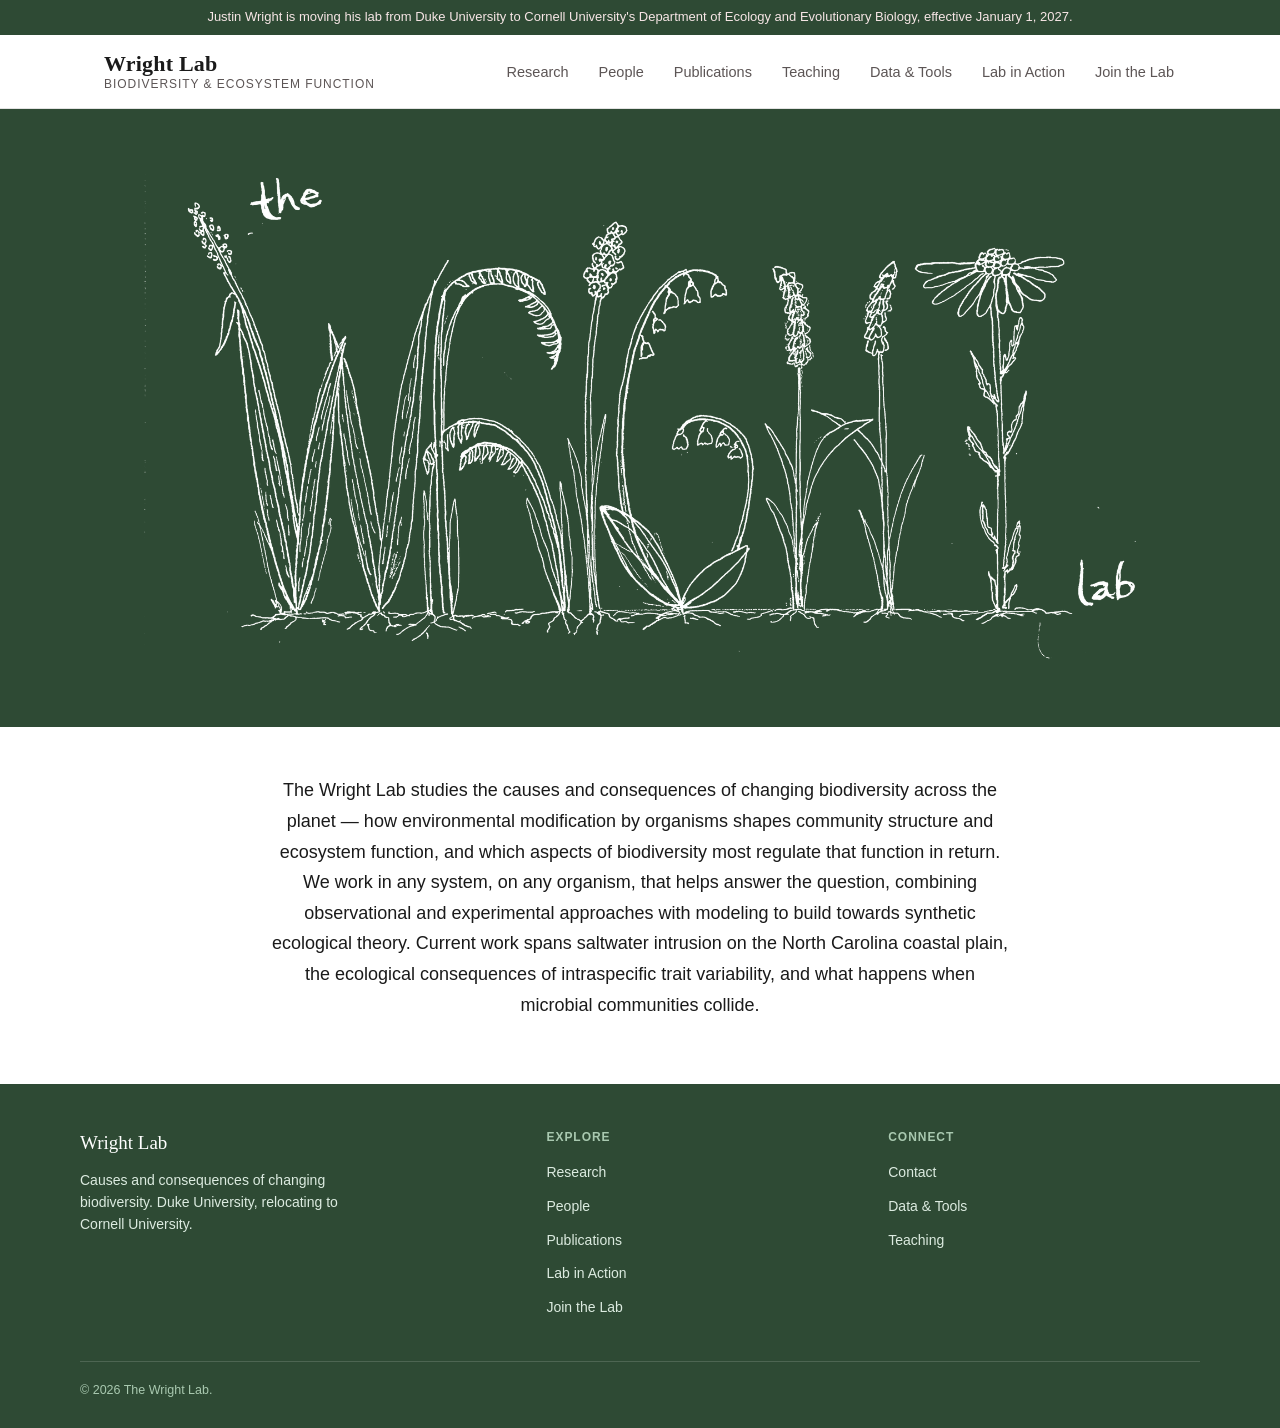
==== commit 91da88bf: "Add People photos, Lab in Action gallery, local methods files, Ecology-style pubs - People page: rea" ====
--- a/index.html
+++ b/index.html
@@ -4,6 +4,7 @@
 <meta charset="UTF-8">
 <meta name="viewport" content="width=device-width, initial-scale=1.0">
 <title>The Wright Lab</title>
+<link rel="icon" type="image/png" href="images/favicon.png">
 <link rel="stylesheet" href="theme.css">
 </head>
 <body>
@@ -28,6 +29,7 @@
         <li><a href="publications.html">Publications</a></li>
         <li><a href="teaching.html">Teaching</a></li>
         <li><a href="data-tools.html">Data &amp; Tools</a></li>
+        <li><a href="photos.html">Lab in Action</a></li>
         <li><a href="join-the-lab.html">Join the Lab</a></li>
       </ul>
     </nav>
@@ -56,6 +58,7 @@
         <li><a href="research.html">Research</a></li>
         <li><a href="people.html">People</a></li>
         <li><a href="publications.html">Publications</a></li>
+        <li><a href="photos.html">Lab in Action</a></li>
         <li><a href="join-the-lab.html">Join the Lab</a></li>
       </ul>
     </div>
